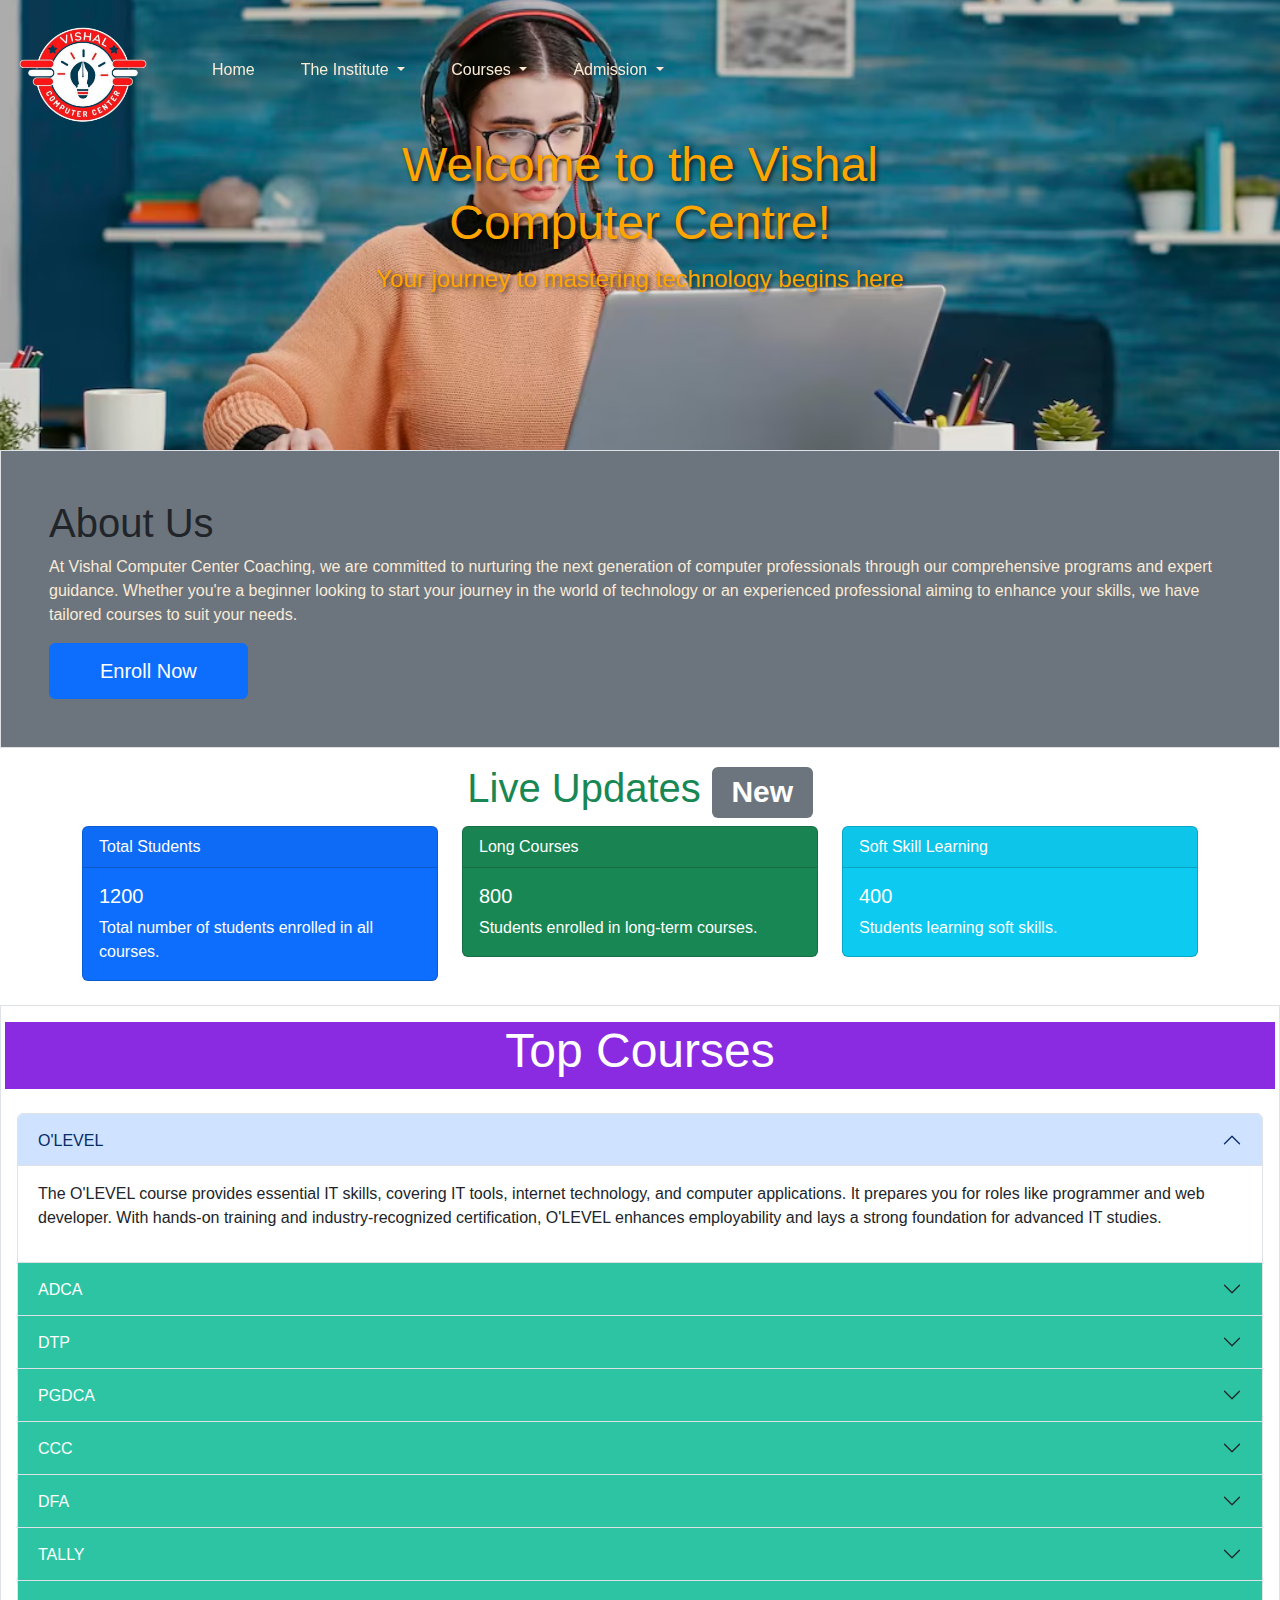
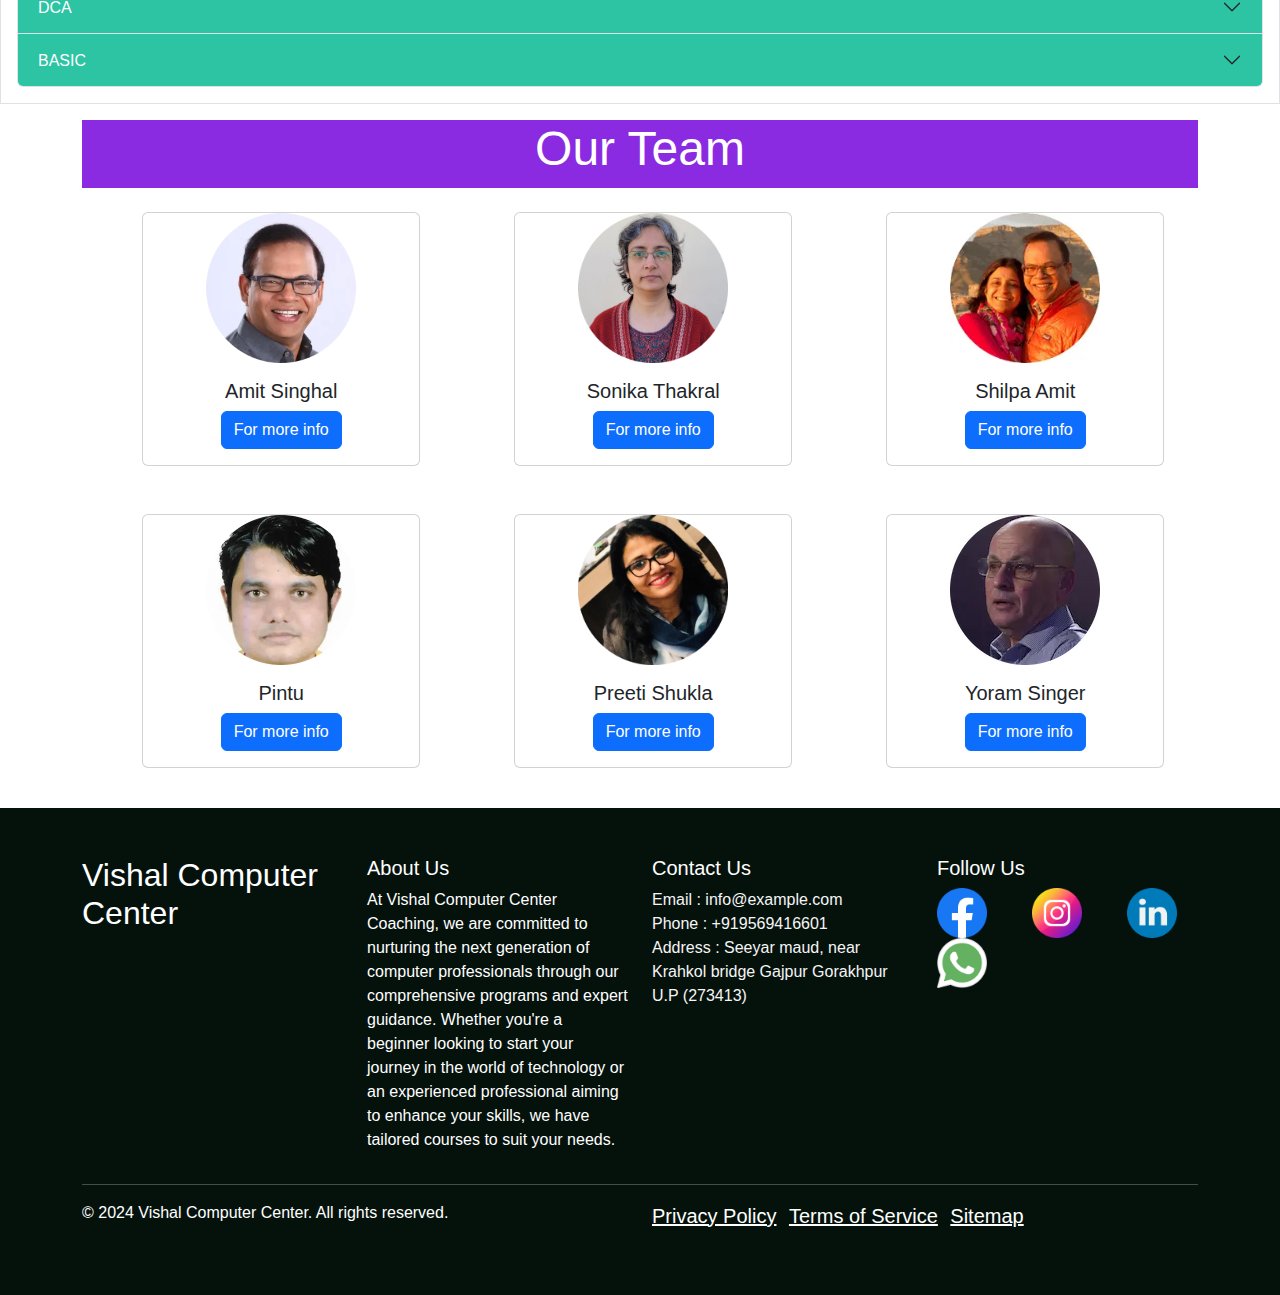
==== index.html @ c262df73 "first commit" ====
<!DOCTYPE html>
<html lang="en">
<head>
    <meta charset="UTF-8">
    <meta name="viewport" content="width=device-width, initial-scale=1.0">
    <link href="https://cdn.jsdelivr.net/npm/bootstrap@5.3.3/dist/css/bootstrap.min.css" rel="stylesheet">
    <script src="https://cdn.jsdelivr.net/npm/bootstrap@5.3.3/dist/js/bootstrap.bundle.min.js"></script>
    <link rel="stylesheet" href="style.css">
    <title>Computer Technology</title>
   
</head>
<body>
    <body>

    <!--Navbar Start-->

    <div class="container-fluid image text-overlay">
        <nav class="navbar navbar-expand-lg navbar-light bg-transparent">
            <div class="container-fluid ms-2">
                <a class="navbar-brand" href="#"><img src="./Assets/logo-removebg-preview.png" alt="photo" style="width: 150px; height: auto;"></a>
                <button class="navbar-toggler" type="button" id="toggle" data-bs-toggle="collapse" data-bs-target="#navbarNavDropdown" aria-controls="navbarNavDropdown" aria-expanded="false" aria-label="Toggle navigation">
                    <span class="navbar-toggler-icon"></span>
                </button>
                <div class="collapse navbar-collapse" id="navbarNavDropdown">
                    <ul class="navbar-nav">
                        <li class="nav-item">
                            <a class="nav-link active" aria-current="page" href="#">Home</a>
                        </li>
                        <li class="nav-item dropdown">
                            <a class="nav-link dropdown-toggle" href="#" id="navbarDropdownMenuLink" role="button" aria-expanded="false">
                                The Institute
                            </a>
                            <ul class="dropdown-menu" aria-labelledby="navbarDropdownMenuLink">
                                <li><a class="dropdown-item" href="#">About Us</a></li>
                                <li><a class="dropdown-item" href="#">Infrastructure</a></li>
                                <li><a class="dropdown-item" href="#">Achievements</a></li>
                                <li><a class="dropdown-item" href="#">Gallery</a></li>
                                <li><a class="dropdown-item" href="#">Vision and Mission</a></li>
                            </ul>
                        </li>
                        <li class="nav-item dropdown">
                            <a class="nav-link dropdown-toggle" href="#" id="navbarDropdownMenuLink" role="button" aria-expanded="false">
                                Courses
                            </a>
                            <ul class="dropdown-menu" aria-labelledby="navbarDropdownMenuLink">
                                <li><a class="dropdown-item" href="#">Computer Science</a></li>
                                <li><a class="dropdown-item" href="#">Web Developing</a></li>
                                <li><a class="dropdown-item" href="#">Typing</a></li>
                            </ul>
                        </li>
                        <li class="nav-item dropdown">
                            <a class="nav-link dropdown-toggle" href="#" id="navbarDropdownMenuLink" role="button" aria-expanded="false">
                                Admission
                            </a>
                            <ul class="dropdown-menu" aria-labelledby="navbarDropdownMenuLink">
                                <li><a class="dropdown-item" href="Application-process.html">Admission Process</a></li>
                                <li><a class="dropdown-item" href="Application-form.html">Application Form</a></li>
                                <li><a class="dropdown-item" href="#">Fees Structure</a></li>
                            </ul>
                        </li>
                    </ul>
                </div>
            </div>
        </nav>
        <div class="text-center text-white blur">
            <div class="welcome-message" id="welcomeMessage">
                <h1 style="color: orange;">Welcome to the Vishal Computer Centre!</h1>
            </div>
            <p style="color:orange;">Your journey to mastering technology begins here</p>
        </div>
    </div>

    <!--Navbar End-->

    <script src="script.js"></script>

    <!--Welcome Message Start-->

    <div class="container-fluid border p-5 bg-secondary">
        <div>
            <h1>About Us</h1>
        </div>
        <div class="row">
            <div class="col-12">
                <p style="color: antiquewhite;">At Vishal Computer Center Coaching, we are committed to nurturing the next generation of computer professionals through our comprehensive programs and expert guidance. Whether you're a beginner looking to start your journey in the world of technology or an experienced professional aiming to enhance your skills, we have tailored courses to suit your needs.</p>
                <button type="button" class="btn btn-primary btn-custom">
                    <a href="#">Enroll Now</a>
                </button>
            </div>
        </div>
    </div>

    <!--Welcome Message End-->

    <!--Live updates Start-->

    <div class="container mb-2 my-3">
        <div class="row">
            <div class="col-md-12">
                <h1 class="text-center text-success">Live Updates <span class="badge bg-secondary">New</span></h1>
                <div class="row justify-content-center">
                    <div class="col-md-4">
                        <div class="card text-white bg-primary mb-3">
                            <div class="card-header">Total Students</div>
                            <div class="card-body">
                                <h5 class="card-title" id="totalStudents">Loading...</h5>
                                <p class="card-text">Total number of students enrolled in all courses.</p>
                            </div>
                        </div>
                    </div>
                    <div class="col-md-4">
                        <div class="card text-white bg-success mb-3">
                            <div class="card-header">Long Courses</div>
                            <div class="card-body">
                                <h5 class="card-title" id="longCourses">Loading...</h5>
                                <p class="card-text">Students enrolled in long-term courses.</p>
                            </div>
                        </div>
                    </div>
                    <div class="col-md-4">
                        <div class="card text-white bg-info mb-3">
                            <div class="card-header">Soft Skill Learning</div>
                            <div class="card-body">
                                <h5 class="card-title" id="softSkillLearning">Loading...</h5>
                                <p class="card-text">Students learning soft skills.</p>
                            </div>
                        </div>
                    </div>
                </div>
            </div>
        </div>
    </div>

      

    <!--Live updates End-->


    <!--Top Courses Start-->
    
<div class="container-fluid border p-3">
    <div class="row text-white mb-4" style="background-color: blueviolet;">
        <div class="col-md text-center">
            <h1>Top Courses</h1>
        </div>
    </div>
    <div class="accordion" id="accordionExample">
        <div class="accordion-item">
            <h2 class="accordion-header" id="headingOne">
              <button class="accordion-button" type="button" data-bs-toggle="collapse" data-bs-target="#collapseOne" aria-expanded="true" aria-controls="collapseOne">
                O'LEVEL
              </button>
            </h2>
            <div id="collapseOne" class="accordion-collapse collapse show" aria-labelledby="headingOne" data-bs-parent="#accordionExample">
              <div class="accordion-body">
                <p>The O'LEVEL course provides essential IT skills, covering IT tools, internet technology, and computer applications. It prepares you for roles like programmer and web developer. With hands-on training and industry-recognized certification, O'LEVEL enhances employability and lays a strong foundation for advanced IT studies.</p>
              </div>
            </div>
        </div>
        <div class="accordion-item">
            <h2 class="accordion-header" id="headingTwo">
                <button class="accordion-button collapsed" type="button" data-bs-toggle="collapse" data-bs-target="#collapseTwo" aria-expanded="false" aria-controls="collapseTwo">
                    ADCA
                </button>
            </h2>
            <div id="collapseTwo" class="accordion-collapse collapse" aria-labelledby="headingTwo" data-bs-parent="#accordionExample">
                <div class="accordion-body">
                    <p>
                        The Advanced Diploma in Computer Applications (ADCA) offers in-depth knowledge in programming, web design, and database management. Ideal for aspiring IT professionals, it prepares you for careers in software development and system analysis with practical learning and real-world projects.
                    </p>
                </div>
            </div>
        </div>
        <div class="accordion-item">
            <h2 class="accordion-header" id="headingThree">
                <button class="accordion-button collapsed" type="button" data-bs-toggle="collapse" data-bs-target="#collapseThree" aria-expanded="false" aria-controls="collapseThree">
                    DTP
                </button>
            </h2>
            <div id="collapseThree" class="accordion-collapse collapse" aria-labelledby="headingThree" data-bs-parent="#accordionExample">
                <div class="accordion-body">
                   <p>
                    The Desktop Publishing (DTP) course teaches design principles, typography, and layout design using tools like Adobe InDesign and Photoshop. Ideal for aspiring graphic designers, it equips you with skills to create professional visual content for publishing and advertising industries.
                   </p> 
                </div>
            </div>
        </div>
        <div class="accordion-item">
            <h2 class="accordion-header" id="headingFour">
                <button class="accordion-button collapsed" type="button" data-bs-toggle="collapse" data-bs-target="#collapseFour" aria-expanded="false" aria-controls="collapseFour">
                    PGDCA
                </button>
            </h2>
            <div id="collapseFour" class="accordion-collapse collapse" aria-labelledby="headingFour" data-bs-parent="#accordionExample">
                <div class="accordion-body">
                    <p>
                        The Post Graduate Diploma in Computer Applications (PGDCA) covers software development, web technologies, and network management. It prepares graduates for advanced IT roles through practical sessions and projects, enhancing problem-solving skills and technical expertise.
                    </p>
                </div>
            </div>
        </div>
        <div class="accordion-item">
            <h2 class="accordion-header" id="headingFive">
                <button class="accordion-button collapsed" type="button" data-bs-toggle="collapse" data-bs-target="#collapseFive" aria-expanded="false" aria-controls="collapseFive">
                    CCC
                </button>
            </h2>
            <div id="collapseFive" class="accordion-collapse collapse" aria-labelledby="headingFive" data-bs-parent="#accordionExample">
                <div class="accordion-body">
                    <p>
                        The Course on Computer Concepts (CCC) provides basic IT skills, covering computer hardware, software applications, and internet usage. It’s ideal for beginners seeking to enhance digital skills, offering hands-on practice to improve productivity and job prospects.
                    </p>
                </div>
            </div>
        </div>
        <div class="accordion-item">
            <h2 class="accordion-header" id="headingSix">
                <button class="accordion-button collapsed" type="button" data-bs-toggle="collapse" data-bs-target="#collapseSix" aria-expanded="false" aria-controls="collapseSix">
                    DFA
                </button>
            </h2>
            <div id="collapseSix" class="accordion-collapse collapse" aria-labelledby="headingSix" data-bs-parent="#accordionExample">
                <div class="accordion-body">
                    <p>
                        The Diploma in Financial Accounting (DFA) covers financial accounting, taxation, and payroll. With training in Tally and QuickBooks, it prepares you for roles like accountant and financial analyst, enhancing your skills in managing financial records and compliance.
                    </p>
                </div>
            </div>
        </div>
        <div class="accordion-item">
            <h2 class="accordion-header" id="headingSeven">
                <button class="accordion-button collapsed" type="button" data-bs-toggle="collapse" data-bs-target="#collapseSeven" aria-expanded="false" aria-controls="collapseSeven">
                    TALLY
                </button>
            </h2>
            <div id="collapseSeven" class="accordion-collapse collapse" aria-labelledby="headingSeven" data-bs-parent="#accordionExample">
                <div class="accordion-body">
                    <p>
                        The TALLY course focuses on Tally ERP 9, teaching accounting fundamentals, inventory management, and GST. Ideal for accountants and business owners, it provides practical training to efficiently manage financial transactions and generate accurate reports.
                    </p>
                </div>
            </div>
        </div>
        <div class="accordion-item">
            <h2 class="accordion-header" id="headingEight">
                <button class="accordion-button collapsed" type="button" data-bs-toggle="collapse" data-bs-target="#collapseEight" aria-expanded="false" aria-controls="collapseEight">
                    DCA
                </button>
            </h2>
            <div id="collapseEight" class="accordion-collapse collapse" aria-labelledby="headingEight" data-bs-parent="#accordionExample">
                <div class="accordion-body">
                    <p>
                        The Diploma in Computer Applications (DCA) covers MS Office, web design, and basic programming. Ideal for beginners, it prepares you for entry-level IT roles such as data entry operator and office assistant with hands-on training.
                    </p>
                </div>
            </div>
        </div>
        <div class="accordion-item">
            <h2 class="accordion-header" id="headingNine">
                <button class="accordion-button collapsed" type="button" data-bs-toggle="collapse" data-bs-target="#collapseNine" aria-expanded="false" aria-controls="collapseNine">
                    BASIC
                </button>
            </h2>
            <div id="collapseNine" class="accordion-collapse collapse" aria-labelledby="headingNine" data-bs-parent="#accordionExample">
                <div class="accordion-body">
                   <p>
                    The BASIC course offers foundational computer skills, covering MS Office, internet usage, and basic troubleshooting. Perfect for beginners, it builds confidence and proficiency in everyday computer tasks, enhancing efficiency in personal and professional settings.
                   </p> 
                </div>
              </div>
            </div>
          </div>
    </div>

    <!--Top Courses End-->

    <!--Our Team start-->

    <div class="container">
        <div class="container my-3">
            <div class="row text-white mb-4" style="background-color: blueviolet;">
                <div class="col-md text-center">
                    <h1>Our Team</h1>
                </div>
            </div>
            <div class="row mt-4 justify-content-center">
                <div class="col-md-4 mb-4">
                    <div class="card ms-5" style="width: 80%;">
                        <img src="./Assets/amit-singhal.webp" class="card-img-top team-img" alt="Amit Singhal">
                        <div class="card-body">
                            <h5 class="card-title text-center">Amit Singhal</h5>
                            <div class="d-flex justify-content-center">
                                <a href="https://en.wikipedia.org/wiki/Amit_Singhal" target= "_blank" class="btn btn-primary">For more info</a>
                            </div>
                        </div>
                    </div>
                </div>
                <div class="col-md-4 mb-4">
                    <div class="card ms-5" style="width: 80%;">
                        <img src="./Assets/sonika-thakral.webp" class="card-img-top team-img" alt="Sonika Thakral">
                        <div class="card-body">
                            <h5 class="card-title text-center">Sonika Thakral</h5>
                            <div class="d-flex justify-content-center">
                                <a href="#" class="btn btn-primary">For more info</a>
                            </div>
                        </div>
                    </div>
                </div>
                <div class="col-md-4 mb-4">
                    <div class="card ms-5" style="width: 80%;">
                        <img src="./Assets/Shilpa-Amit-.webp" class="card-img-top team-img" alt="Shilpa Amit">
                        <div class="card-body">
                            <h5 class="card-title text-center">Shilpa Amit</h5>
                            <div class="d-flex justify-content-center">
                                <a href="#" class="btn btn-primary">For more info</a>
                            </div>
                        </div>
                    </div>
                </div>
            </div>
            <div class="row mt-4">
                <div class="col-md-4 mb-4">
                    <div class="card ms-5" style="width: 80%;">
                        <img src="./Assets/pintu-lohar.webp" class="card-img-top team-img" alt="Pintu">
                        <div class="card-body">
                            <h5 class="card-title text-center">Pintu</h5>
                            <div class="d-flex justify-content-center">
                                <a href="#" class="btn btn-primary">For more info</a>
                            </div>
                        </div>
                    </div>
                </div>
                <div class="col-md-4 mb-4">
                    <div class="card ms-5" style="width: 80%;">
                        <img src="./Assets/preeti-shukla.webp" class="card-img-top team-img" alt="Preeti Shukla">
                        <div class="card-body">
                            <h5 class="card-title text-center">Preeti Shukla</h5>
                            <div class="d-flex justify-content-center">
                                <a href="#" class="btn btn-primary">For more info</a>
                            </div>
                        </div>
                    </div>
                </div>
                <div class="col-md-4 mb-4">
                    <div class="card ms-5" style="width: 80%;">
                        <img src="./Assets/yoram-singer.webp" class="card-img-top team-img" alt="Yoram Singer">
                        <div class="card-body">
                            <h5 class="card-title text-center">Yoram Singer</h5>
                            <div class="d-flex justify-content-center">
                                <a href="#" class="btn btn-primary">For more info</a>
                            </div>
                        </div>
                    </div>
                </div>
            </div>
        </div>
    </div>

    <!--Our Team End-->

    <!--Footer part Start-->

    <footer class="footer p-5"> 
        <div class="container"> 
            <div class="row"> 
                <div class="col-md-3"> 
                    <h2>Vishal Computer Center</h2> 
                </div> 
                <div class="col-md-3"> 
                    <h5>About Us</h5> 
                    <p> 
                        At Vishal Computer Center Coaching, we are committed to nurturing the next generation of computer professionals through our comprehensive programs and expert guidance. Whether you're a beginner looking to start your journey in the world of technology or an experienced professional aiming to enhance your skills, we have tailored courses to suit your needs.  
                    </p> 
                </div> 
                <div class="col-md-3"> 
                    <h5>Contact Us</h5> 
                    <ul class="list-unstyled"> 
                        <li>Email : info@example.com</li> 
                        <li>Phone : +919569416601</li> 
                        <li>Address : Seeyar maud, near Krahkol bridge Gajpur Gorakhpur U.P (273413)</li> 
                    </ul> 
                </div> 
                <div class="col-md-3"> 
                    <h5>Follow Us</h5> 
                    <div class="row">
                        <div class="col">
                            <a href="#"> 
                                <img src="./Assets/facebook.png" style="width: 50px; height: auto;" alt="facebook"> 
                            </a> 
                        </div>
                        <div class="col">
                            <a href="#"> 
                                <img src="./Assets/instagram.png" alt="instagram" style="width: 50px; height: auto;">
                           </a> 
                        </div>
                        <div class="col">
                            <a href="#"> 
                                <img src="./Assets/linkedin.png" alt="Linkdin" style="width: 50px; height: auto;"> 
                            </a>
                        </div>
                        <div class="col">
                            <a href="#"> 
                                <img src="./Assets/whatsapp.png" alt="Whatsapp" style="width: 50px; height: auto;">
                           </a> 
                        </div>
                    </div>
                </div> 
            </div> 
            <hr> 
            <div class="row"> 
                <div class="col-md-6"> 
                    <p>© 2024 Vishal Computer Center. All rights reserved.</p> 
                </div> 
                <div class="col-md-6"> 
                    <ul class="list-inline footer-links"> 
                        <li class="list-inline-item"> 
                            <a href="#" class="text-white"> 
                                Privacy Policy 
                            </a> 
                        </li> 
                        <li class="list-inline-item"> 
                            <a href="#" class="text-white"> 
                                Terms of Service 
                            </a> 
                        </li> 
                        <li class="list-inline-item"> 
                            <a href="#" class="text-white"> 
                                Sitemap 
                            </a> 
                        </li> 
                    </ul> 
                </div> 
            </div> 
        </div> 
    </footer> 

    <!--Footer part End-->




</body>
</html>
---- style.css ----
/* Custom styles for the navbar */
.navbar-nav .nav-link:hover {
    background-color: #d8cc1e;
    color: white;
}

.dropdown-menu .dropdown-item:hover {
    background-color: #e9c13c;
    color: white;
}

.nav-item.dropdown:hover .dropdown-menu {
    display: block;
    margin-top: 0;
}

.navbar-nav .nav-item {
    margin-left: 30px;
}

.navbar-nav .nav-item:first-child {
    margin-left: 30px;
}

.navbar-brand {
    color: white;
    
}

.navbar-brand:hover{
    color: white;
    background-color: #d8cc1e;
}

.nav-link.dropdown-toggle {
    color: antiquewhite;
}

.navbar-nav .nav-link.active {
    color: antiquewhite;
}

.image {
    background-image: url('./Assets/image-5.jpeg'); /* Replace with your image URL */
    background-size: cover;
    background-repeat: no-repeat;
    background-position: center;
    height: 50vh; /* Set the height as desired */
    position: relative; /* Ensure the text can be positioned absolutely within this container */
    display: flex;
    align-items: center;
    justify-content: center;
    text-align: center;
}
.navbar {
    position: fixed;
    top: 0;
    left: 0;
    width: 100%;
    z-index: 1000; /* Ensure navbar is on top */
}

.container-fluid {
    padding: 0; /* Remove default padding */
}
.btn-primary a {
    color: white;
    text-decoration: none;
}
.btn-primary a:hover {
    color: white;
}
.btn-custom {
    padding: 12px 50px; /* Increase padding for larger button */
    font-size: 1.25rem; /* Increase font size */
}
.team-img {
    width: 100%;  /* Make sure the image width is responsive */
    max-width: 150px;  /* Set a max width for the images */
    height: auto;  /* Maintain aspect ratio */
    margin: 0 auto;  /* Center the images */
    display: block;  /* Center the images in their container */
}

.footer {
    background-color: #010e08fb;
    color: #fff;
    padding: 40px 0;
}

.footer h2, 
.footer h5, 
.footer p, 
.footer a {
    color: #fff;
}

.footer a:hover {
    text-decoration: underline;
}

.footer hr {
    background-color: #fff;
}

.footer .footer-links .list-inline-item a {
    color: #fff;
    font-size: 20px;
    transition: color 0.3s;
}

.footer .footer-links .list-inline-item a:hover {
    color: #ddd;
}
.list-unstyled{
    color: whitesmoke;
}

.icons > a{
    border-radius: 12px;
}

body {
    font-family: Arial, sans-serif;
}

.welcome-message {
    opacity: 0;
    transform: translateY(-20px);
    transition: opacity 1s, transform 1s;
}

body {
    font-family: Arial, sans-serif;
    overflow-x: hidden; /* Hide horizontal overflow */
}

.container-fluid {
    padding: 0;
    margin: 0; /* Ensure no margin causes overflow */
}

.text-overlay .text-center {
    position: absolute; /* Position text absolutely within the container */
    top: 50%;
    left: 50%;
    transform: translate(-50%, -50%); /* Center the text */
    color: white; /* White text color for readability */
    text-shadow: 2px 2px 4px rgba(0, 0, 0, 0.7); /* Optional: Add text shadow for better readability */
}

.text-center h1 {
    font-size: 3rem; /* Adjust font size as needed */
    margin-bottom: 10px;
}

.text-center p {
    font-size: 1.5rem; /* Adjust font size as needed */
}

.container-fluid > button{
    background-color: #fff;
}

.accordion-button {
    background-color: rgb(45, 196, 163); /* Change to your desired background color */
    color: white; /* Change to your desired text color */
}

.accordion-button:hover {
    background-color: #07162c; /* Optional: Change the background color on hover */
}

.live-update {
    margin-top: 20px;
    padding: 20px;
    border: 1px solid #dee2e6;
    border-radius: 10px;
    background-color: #f8f9fa;
}
.live-update h2 {
    margin-bottom: 20px;
}
.live-update .card {
    margin-bottom: 15px;
}
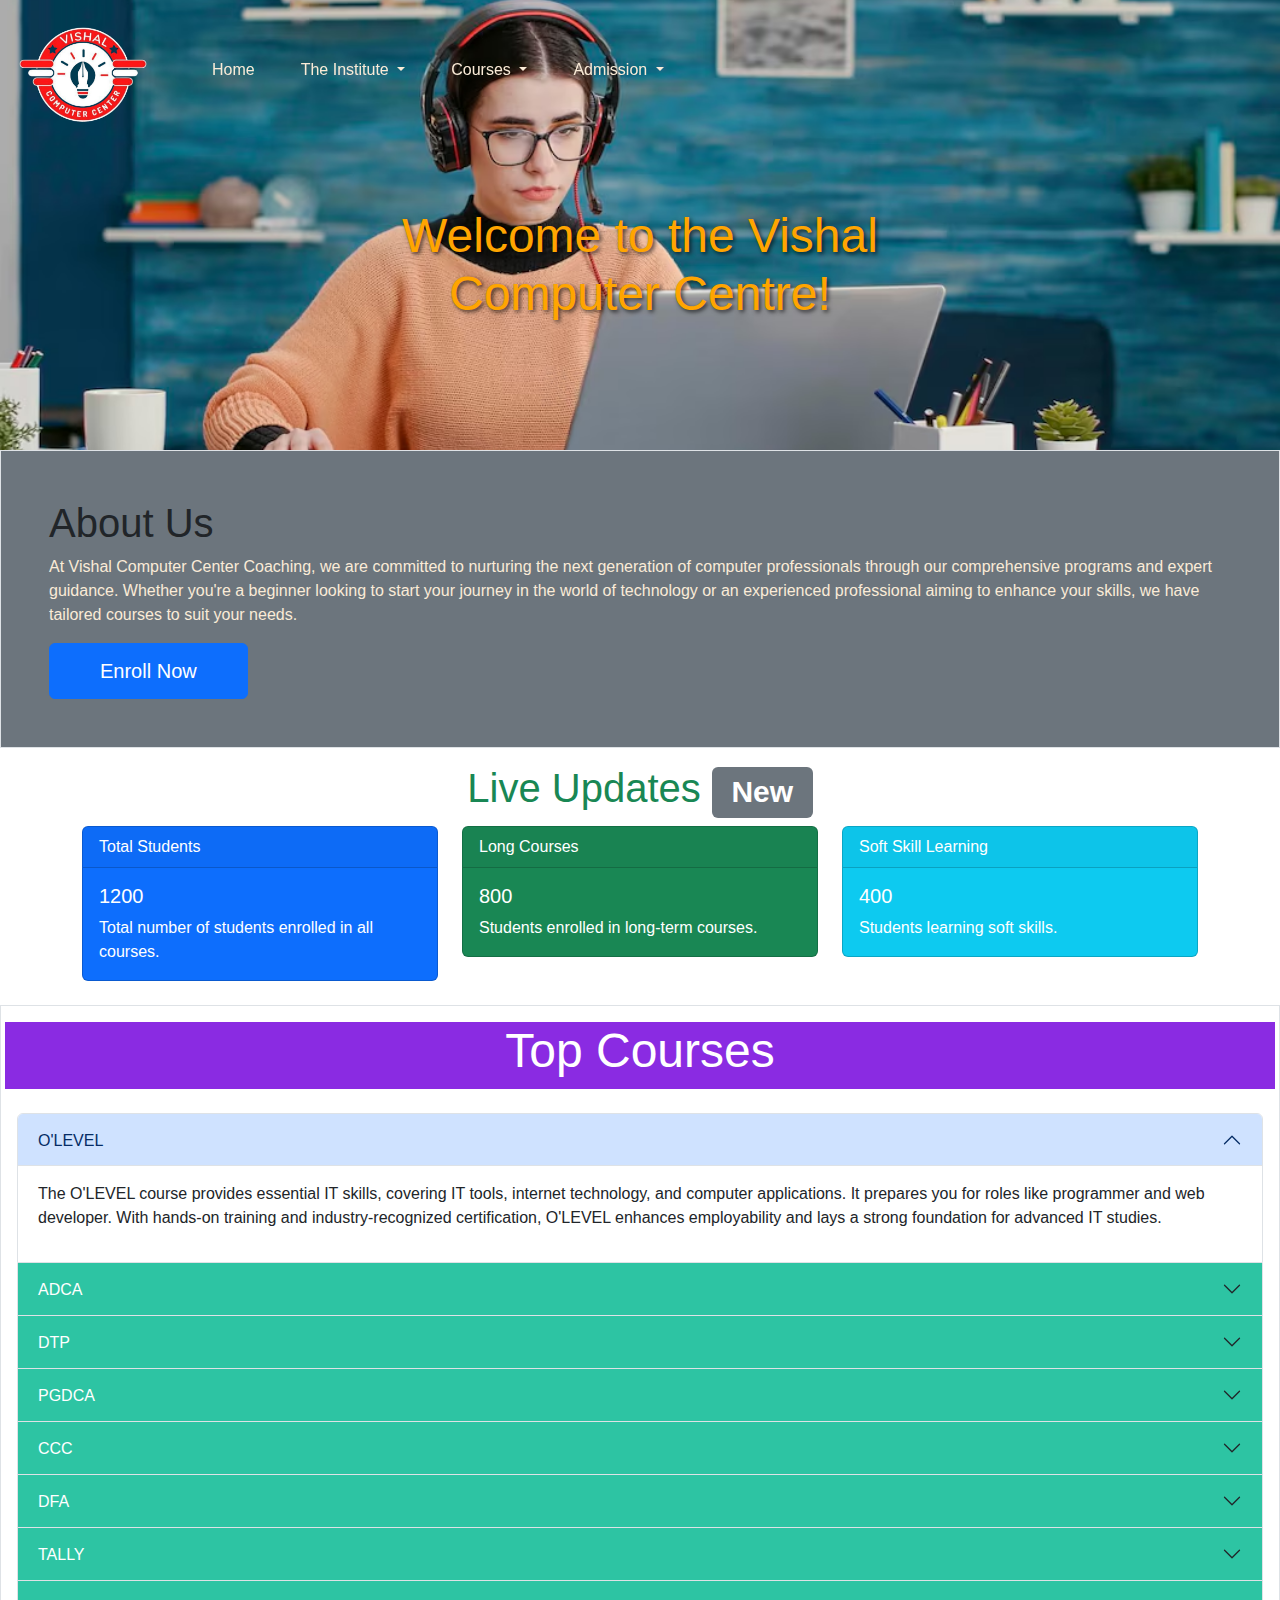
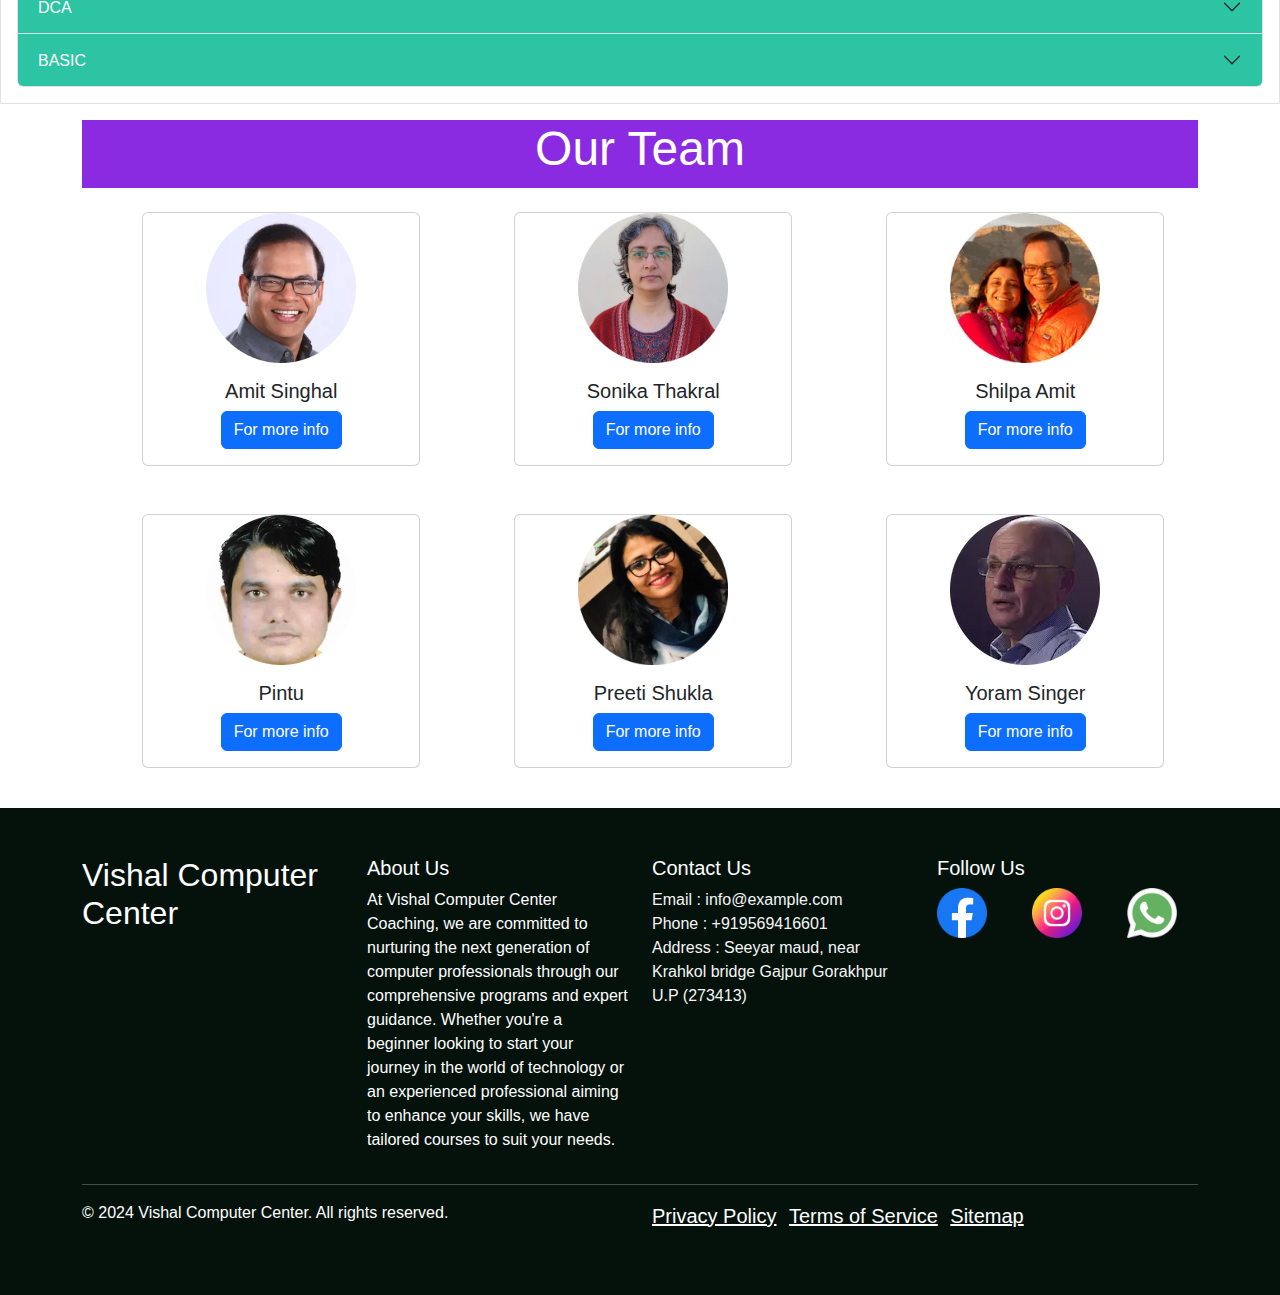
==== commit 8e578b8c: "fixing the HeadLine text to the mobile viewpoint" ====
--- a/index.html
+++ b/index.html
@@ -66,7 +66,7 @@
             <div class="welcome-message" id="welcomeMessage">
                 <h1 style="color: orange;">Welcome to the Vishal Computer Centre!</h1>
             </div>
-            <p style="color:orange;">Your journey to mastering technology begins here</p>
+            <!-- <p style="color:orange;">Your journey to mastering technology begins here</p> -->
         </div>
     </div>
 
@@ -392,11 +392,6 @@
                             <a href="#"> 
                                 <img src="./Assets/instagram.png" alt="instagram" style="width: 50px; height: auto;">
                            </a> 
-                        </div>
-                        <div class="col">
-                            <a href="#"> 
-                                <img src="./Assets/linkedin.png" alt="Linkdin" style="width: 50px; height: auto;"> 
-                            </a>
                         </div>
                         <div class="col">
                             <a href="#"> 
--- a/style.css
+++ b/style.css
@@ -1,187 +1,189 @@
 /* Custom styles for the navbar */
 .navbar-nav .nav-link:hover {
-    background-color: #d8cc1e;
-    color: white;
+  background-color: #d8cc1e;
+  color: white;
 }
 
 .dropdown-menu .dropdown-item:hover {
-    background-color: #e9c13c;
-    color: white;
+  background-color: #e9c13c;
+  color: white;
 }
 
 .nav-item.dropdown:hover .dropdown-menu {
-    display: block;
-    margin-top: 0;
+  display: block;
+  margin-top: 0;
 }
 
 .navbar-nav .nav-item {
-    margin-left: 30px;
+  margin-left: 30px;
 }
 
 .navbar-nav .nav-item:first-child {
-    margin-left: 30px;
+  margin-left: 30px;
 }
 
 .navbar-brand {
-    color: white;
-    
+  color: white;
 }
 
-.navbar-brand:hover{
-    color: white;
-    background-color: #d8cc1e;
+.navbar-brand:hover {
+  color: white;
+  background-color: #d8cc1e;
 }
 
 .nav-link.dropdown-toggle {
-    color: antiquewhite;
+  color: antiquewhite;
 }
 
 .navbar-nav .nav-link.active {
-    color: antiquewhite;
+  color: antiquewhite;
 }
 
 .image {
-    background-image: url('./Assets/image-5.jpeg'); /* Replace with your image URL */
-    background-size: cover;
-    background-repeat: no-repeat;
-    background-position: center;
-    height: 50vh; /* Set the height as desired */
-    position: relative; /* Ensure the text can be positioned absolutely within this container */
-    display: flex;
-    align-items: center;
-    justify-content: center;
-    text-align: center;
+  background-image: url("./Assets/image-5.jpeg"); /* Replace with your image URL */
+  background-size: cover;
+  background-repeat: no-repeat;
+  background-position: center;
+  height: 50vh; /* Set the height as desired */
+  position: relative; /* Ensure the text can be positioned absolutely within this container */
+  display: flex;
+  align-items: center;
+  justify-content: center;
+  text-align: center;
 }
 .navbar {
-    position: fixed;
-    top: 0;
-    left: 0;
-    width: 100%;
-    z-index: 1000; /* Ensure navbar is on top */
+  position: fixed;
+  top: 0;
+  left: 0;
+  width: 100%;
+  z-index: 1000; /* Ensure navbar is on top */
 }
 
 .container-fluid {
-    padding: 0; /* Remove default padding */
+  padding: 0; /* Remove default padding */
 }
 .btn-primary a {
-    color: white;
-    text-decoration: none;
+  color: white;
+  text-decoration: none;
 }
 .btn-primary a:hover {
-    color: white;
+  color: white;
 }
 .btn-custom {
-    padding: 12px 50px; /* Increase padding for larger button */
-    font-size: 1.25rem; /* Increase font size */
+  padding: 12px 50px; /* Increase padding for larger button */
+  font-size: 1.25rem; /* Increase font size */
 }
 .team-img {
-    width: 100%;  /* Make sure the image width is responsive */
-    max-width: 150px;  /* Set a max width for the images */
-    height: auto;  /* Maintain aspect ratio */
-    margin: 0 auto;  /* Center the images */
-    display: block;  /* Center the images in their container */
+  width: 100%; /* Make sure the image width is responsive */
+  max-width: 150px; /* Set a max width for the images */
+  height: auto; /* Maintain aspect ratio */
+  margin: 0 auto; /* Center the images */
+  display: block; /* Center the images in their container */
 }
 
 .footer {
-    background-color: #010e08fb;
-    color: #fff;
-    padding: 40px 0;
+  background-color: #010e08fb;
+  color: #fff;
+  padding: 40px 0;
 }
 
-.footer h2, 
-.footer h5, 
-.footer p, 
+.footer h2,
+.footer h5,
+.footer p,
 .footer a {
-    color: #fff;
+  color: #fff;
 }
 
 .footer a:hover {
-    text-decoration: underline;
+  text-decoration: underline;
 }
 
 .footer hr {
-    background-color: #fff;
+  background-color: #fff;
 }
 
 .footer .footer-links .list-inline-item a {
-    color: #fff;
-    font-size: 20px;
-    transition: color 0.3s;
+  color: #fff;
+  font-size: 20px;
+  transition: color 0.3s;
 }
 
 .footer .footer-links .list-inline-item a:hover {
-    color: #ddd;
+  color: #ddd;
 }
-.list-unstyled{
-    color: whitesmoke;
+.list-unstyled {
+  color: whitesmoke;
 }
 
-.icons > a{
-    border-radius: 12px;
+.icons > a {
+  border-radius: 12px;
 }
 
 body {
-    font-family: Arial, sans-serif;
+  font-family: Arial, sans-serif;
 }
 
 .welcome-message {
-    opacity: 0;
-    transform: translateY(-20px);
-    transition: opacity 1s, transform 1s;
+  opacity: 0;
+  transform: translateY(-20px);
+  transition: opacity 1s, transform 1s;
 }
 
 body {
-    font-family: Arial, sans-serif;
-    overflow-x: hidden; /* Hide horizontal overflow */
+  font-family: Arial, sans-serif;
+  overflow-x: hidden; /* Hide horizontal overflow */
 }
 
 .container-fluid {
-    padding: 0;
-    margin: 0; /* Ensure no margin causes overflow */
+  padding: 0;
+  margin: 0; /* Ensure no margin causes overflow */
 }
 
 .text-overlay .text-center {
-    position: absolute; /* Position text absolutely within the container */
-    top: 50%;
-    left: 50%;
-    transform: translate(-50%, -50%); /* Center the text */
-    color: white; /* White text color for readability */
-    text-shadow: 2px 2px 4px rgba(0, 0, 0, 0.7); /* Optional: Add text shadow for better readability */
+  position: absolute; /* Position text absolutely within the container */
+  top: 60%;
+  left: 50%;
+  transform: translate(-50%, -50%); /* Center the text */
+  color: white; /* White text color for readability */
+  text-shadow: 2px 2px 4px rgba(0, 0, 0, 0.7); /* Optional: Add text shadow for better readability */
 }
 
 .text-center h1 {
-    font-size: 3rem; /* Adjust font size as needed */
-    margin-bottom: 10px;
+  font-size: 3rem; /* Adjust font size as needed */
+  margin-bottom: 10px;
 }
 
 .text-center p {
-    font-size: 1.5rem; /* Adjust font size as needed */
+  font-size: 1.5rem; /* Adjust font size as needed */
 }
 
-.container-fluid > button{
-    background-color: #fff;
+.container-fluid > button {
+  background-color: #fff;
 }
 
 .accordion-button {
-    background-color: rgb(45, 196, 163); /* Change to your desired background color */
-    color: white; /* Change to your desired text color */
+  background-color: rgb(
+    45,
+    196,
+    163
+  ); /* Change to your desired background color */
+  color: white; /* Change to your desired text color */
 }
 
 .accordion-button:hover {
-    background-color: #07162c; /* Optional: Change the background color on hover */
+  background-color: #07162c; /* Optional: Change the background color on hover */
 }
 
 .live-update {
-    margin-top: 20px;
-    padding: 20px;
-    border: 1px solid #dee2e6;
-    border-radius: 10px;
-    background-color: #f8f9fa;
+  margin-top: 20px;
+  padding: 20px;
+  border: 1px solid #dee2e6;
+  border-radius: 10px;
+  background-color: #f8f9fa;
 }
 .live-update h2 {
-    margin-bottom: 20px;
+  margin-bottom: 20px;
 }
 .live-update .card {
-    margin-bottom: 15px;
+  margin-bottom: 15px;
 }
-
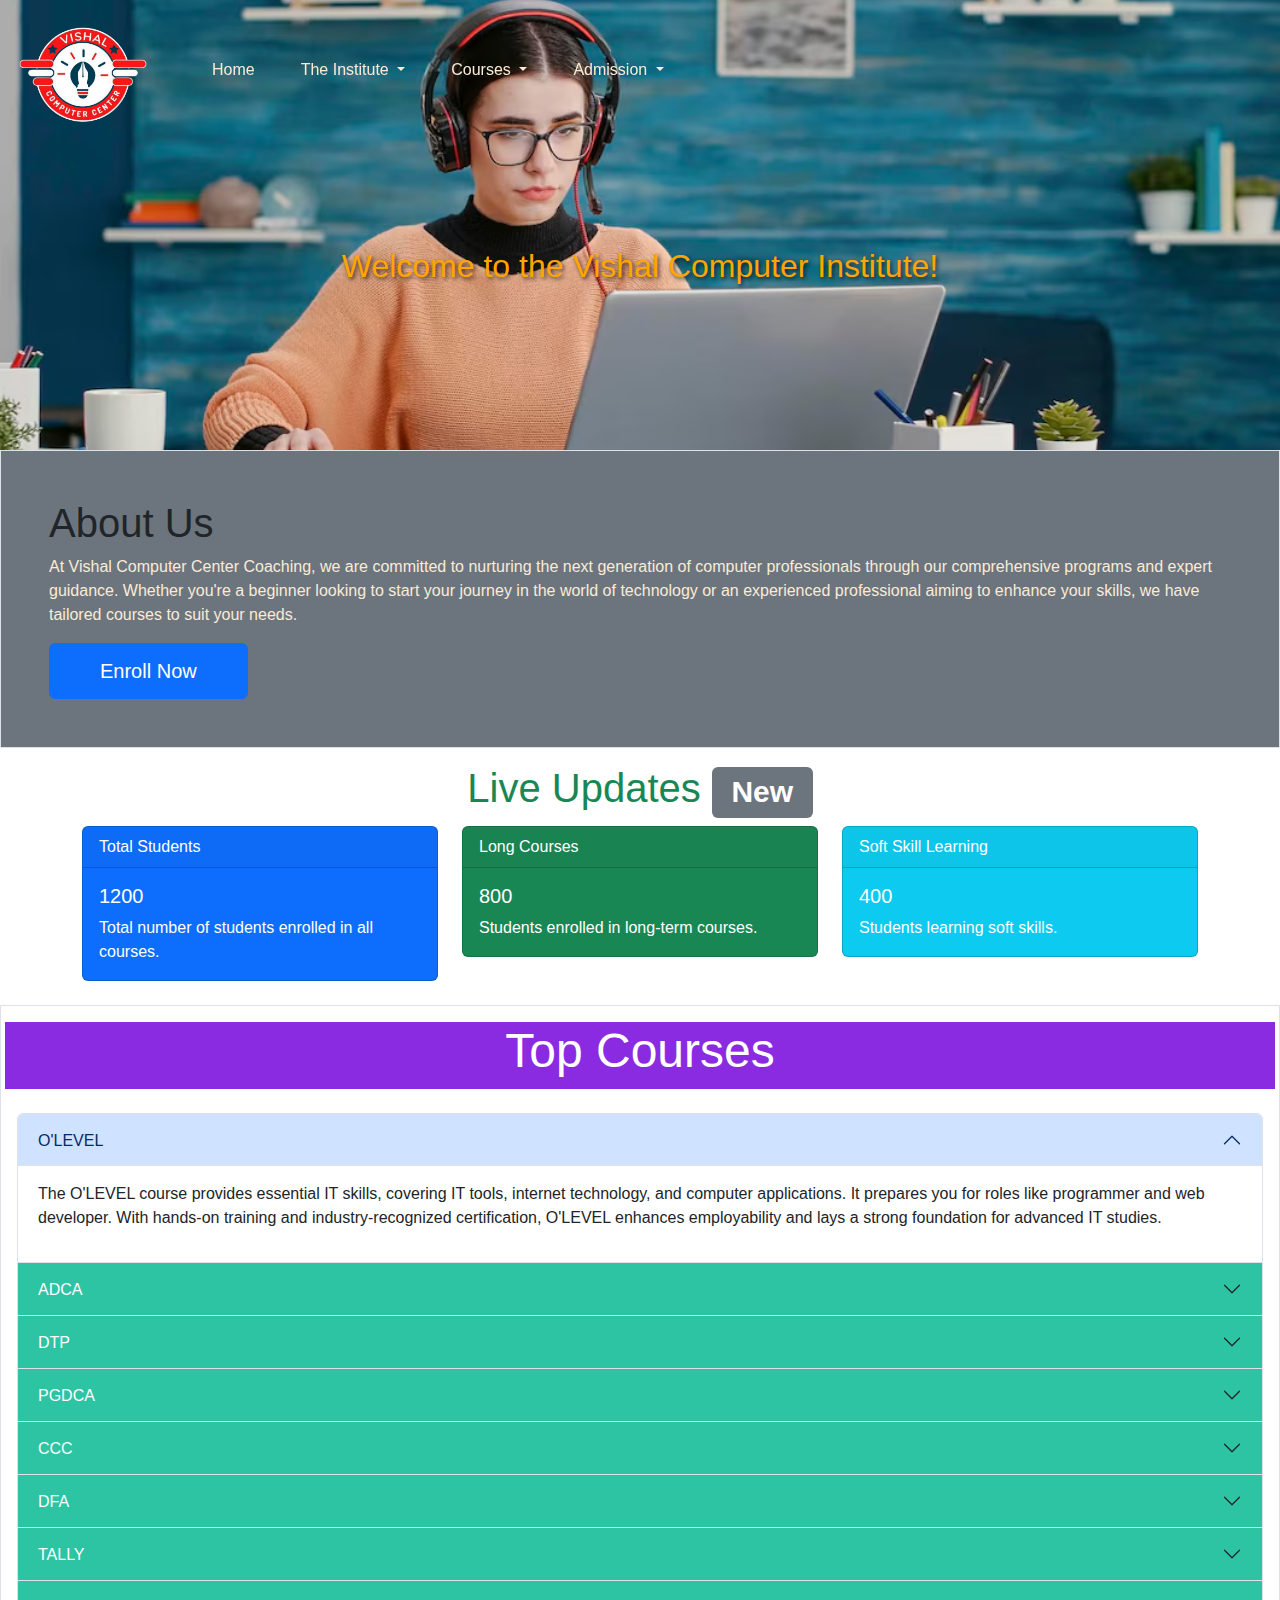
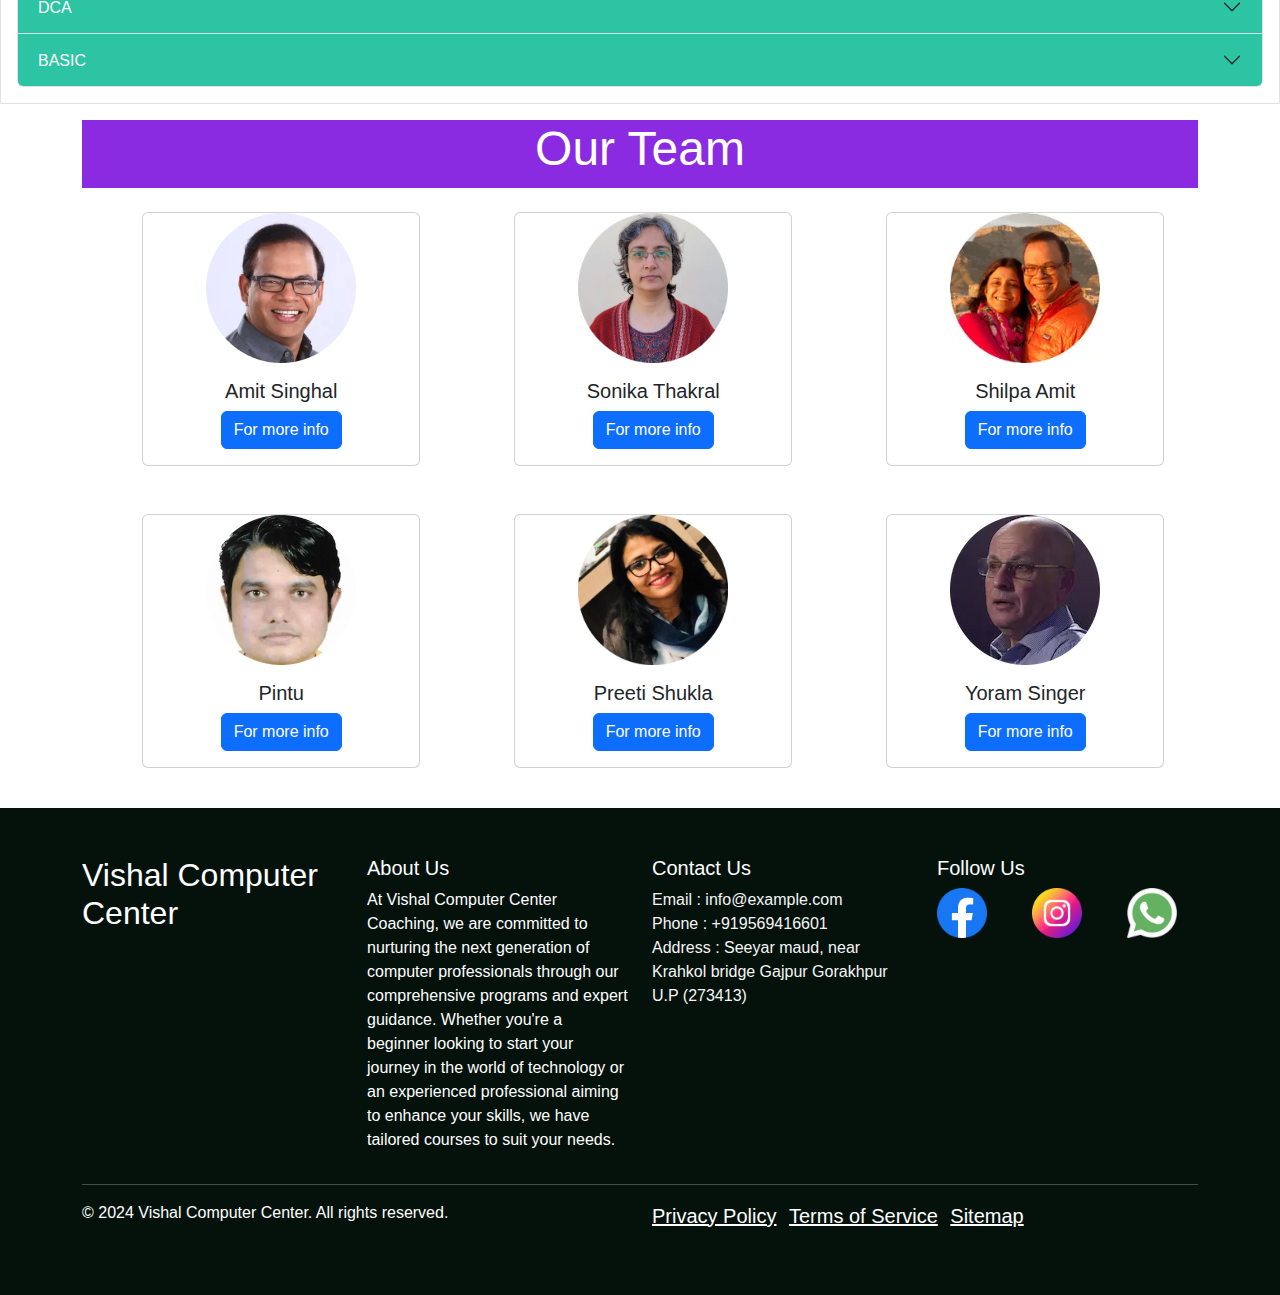
==== commit a5ad7e12: "Adding achievement page" ====
--- a/index.html
+++ b/index.html
@@ -17,7 +17,7 @@
     <div class="container-fluid image text-overlay">
         <nav class="navbar navbar-expand-lg navbar-light bg-transparent">
             <div class="container-fluid ms-2">
-                <a class="navbar-brand" href="#"><img src="./Assets/logo-removebg-preview.png" alt="photo" style="width: 150px; height: auto;"></a>
+                <a class="navbar-brand" href="#"><img src="./Assets/logo-removebg-preview.png" alt="photo" style="width: 150px; height: auto; margin-left: 0%;"></a>
                 <button class="navbar-toggler" type="button" id="toggle" data-bs-toggle="collapse" data-bs-target="#navbarNavDropdown" aria-controls="navbarNavDropdown" aria-expanded="false" aria-label="Toggle navigation">
                     <span class="navbar-toggler-icon"></span>
                 </button>
@@ -31,11 +31,9 @@
                                 The Institute
                             </a>
                             <ul class="dropdown-menu" aria-labelledby="navbarDropdownMenuLink">
-                                <li><a class="dropdown-item" href="#">About Us</a></li>
                                 <li><a class="dropdown-item" href="#">Infrastructure</a></li>
-                                <li><a class="dropdown-item" href="#">Achievements</a></li>
-                                <li><a class="dropdown-item" href="#">Gallery</a></li>
-                                <li><a class="dropdown-item" href="#">Vision and Mission</a></li>
+                                <li><a class="dropdown-item" href="Achievements.html">Achievements</a></li>
+                                <li><a class="dropdown-item" href="Gallery.html">Gallery</a></li>
                             </ul>
                         </li>
                         <li class="nav-item dropdown">
@@ -43,9 +41,8 @@
                                 Courses
                             </a>
                             <ul class="dropdown-menu" aria-labelledby="navbarDropdownMenuLink">
-                                <li><a class="dropdown-item" href="#">Computer Science</a></li>
-                                <li><a class="dropdown-item" href="#">Web Developing</a></li>
-                                <li><a class="dropdown-item" href="#">Typing</a></li>
+                                <li><a class="dropdown-item" href="#">Long Term Courses</a></li>
+                                <li><a class="dropdown-item" href="#">Short Term Courses</a></li>
                             </ul>
                         </li>
                         <li class="nav-item dropdown">
@@ -64,7 +61,7 @@
         </nav>
         <div class="text-center text-white blur">
             <div class="welcome-message" id="welcomeMessage">
-                <h1 style="color: orange;">Welcome to the Vishal Computer Centre!</h1>
+                <h2 style="color: orange;">Welcome to the Vishal Computer Institute!</h2>
             </div>
             <!-- <p style="color:orange;">Your journey to mastering technology begins here</p> -->
         </div>
@@ -84,7 +81,7 @@
             <div class="col-12">
                 <p style="color: antiquewhite;">At Vishal Computer Center Coaching, we are committed to nurturing the next generation of computer professionals through our comprehensive programs and expert guidance. Whether you're a beginner looking to start your journey in the world of technology or an experienced professional aiming to enhance your skills, we have tailored courses to suit your needs.</p>
                 <button type="button" class="btn btn-primary btn-custom">
-                    <a href="#">Enroll Now</a>
+                    <a href="Application-form.html">Enroll Now</a>
                 </button>
             </div>
         </div>
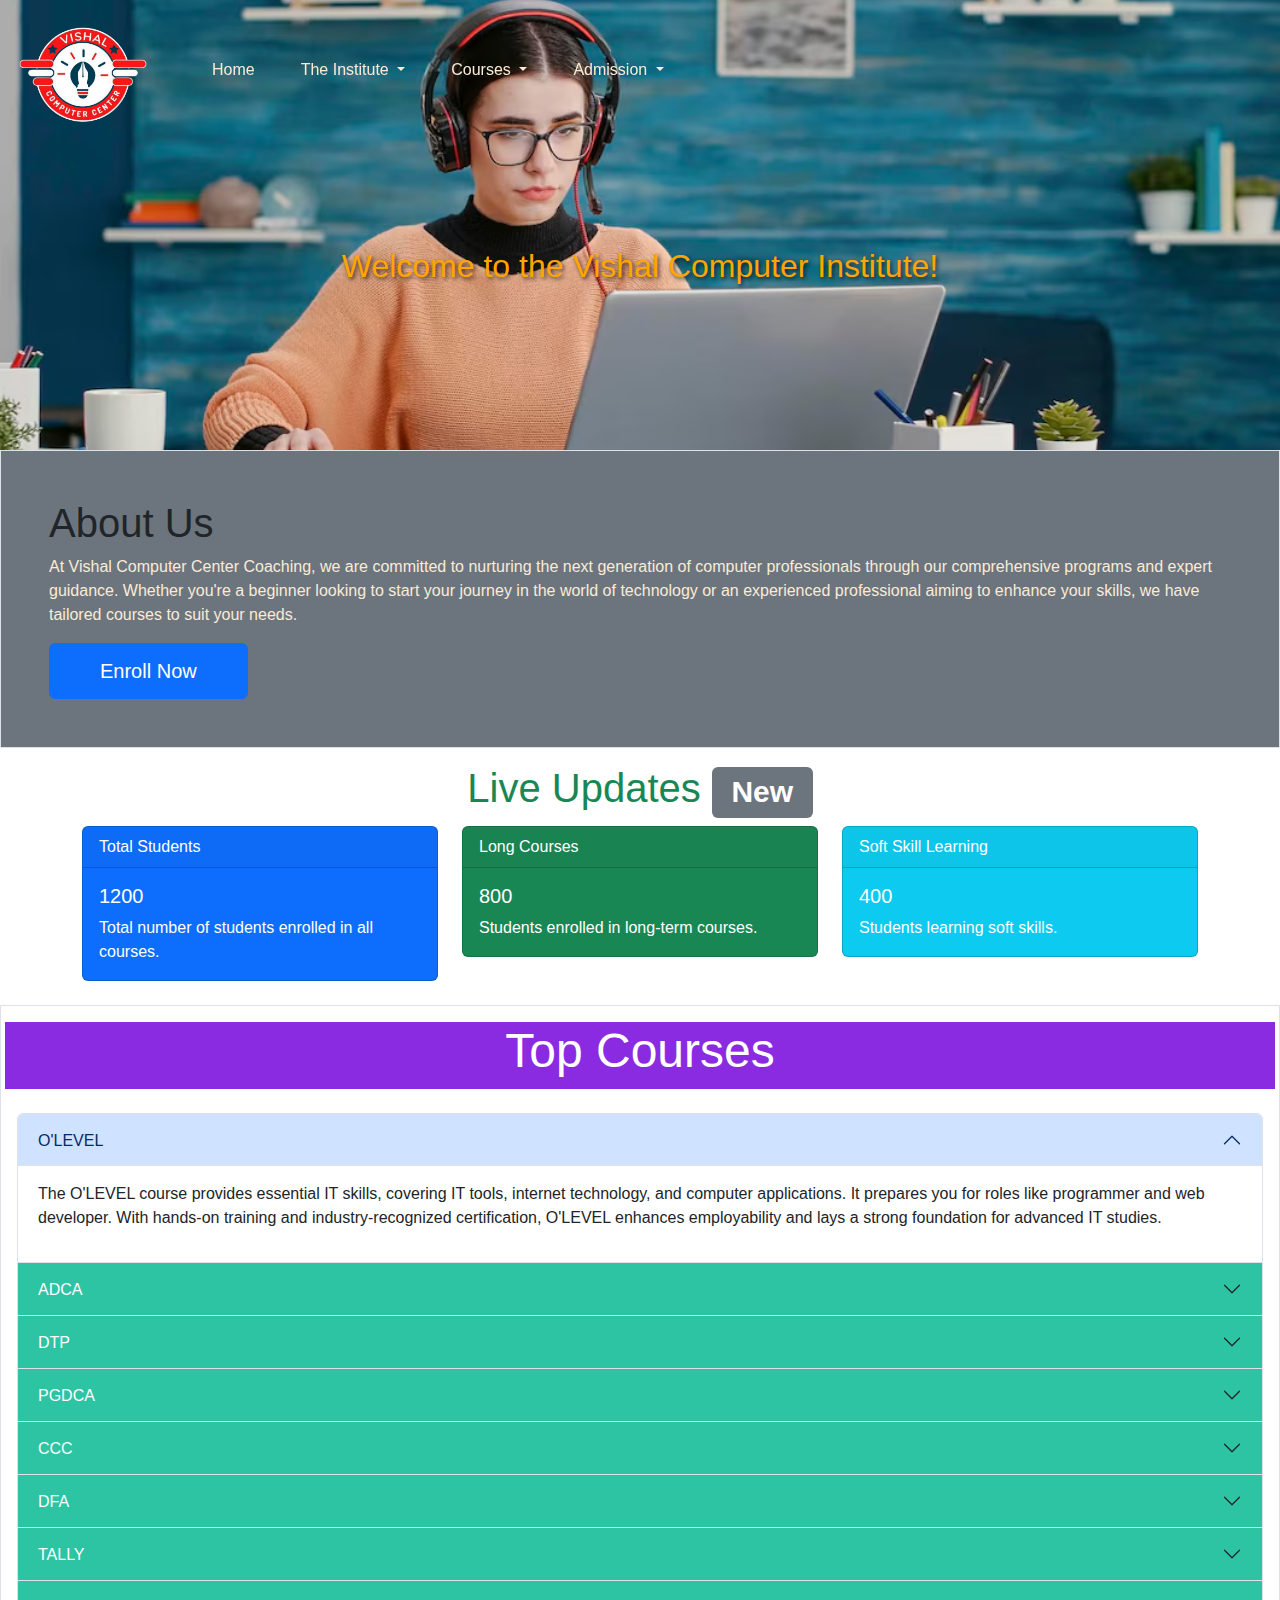
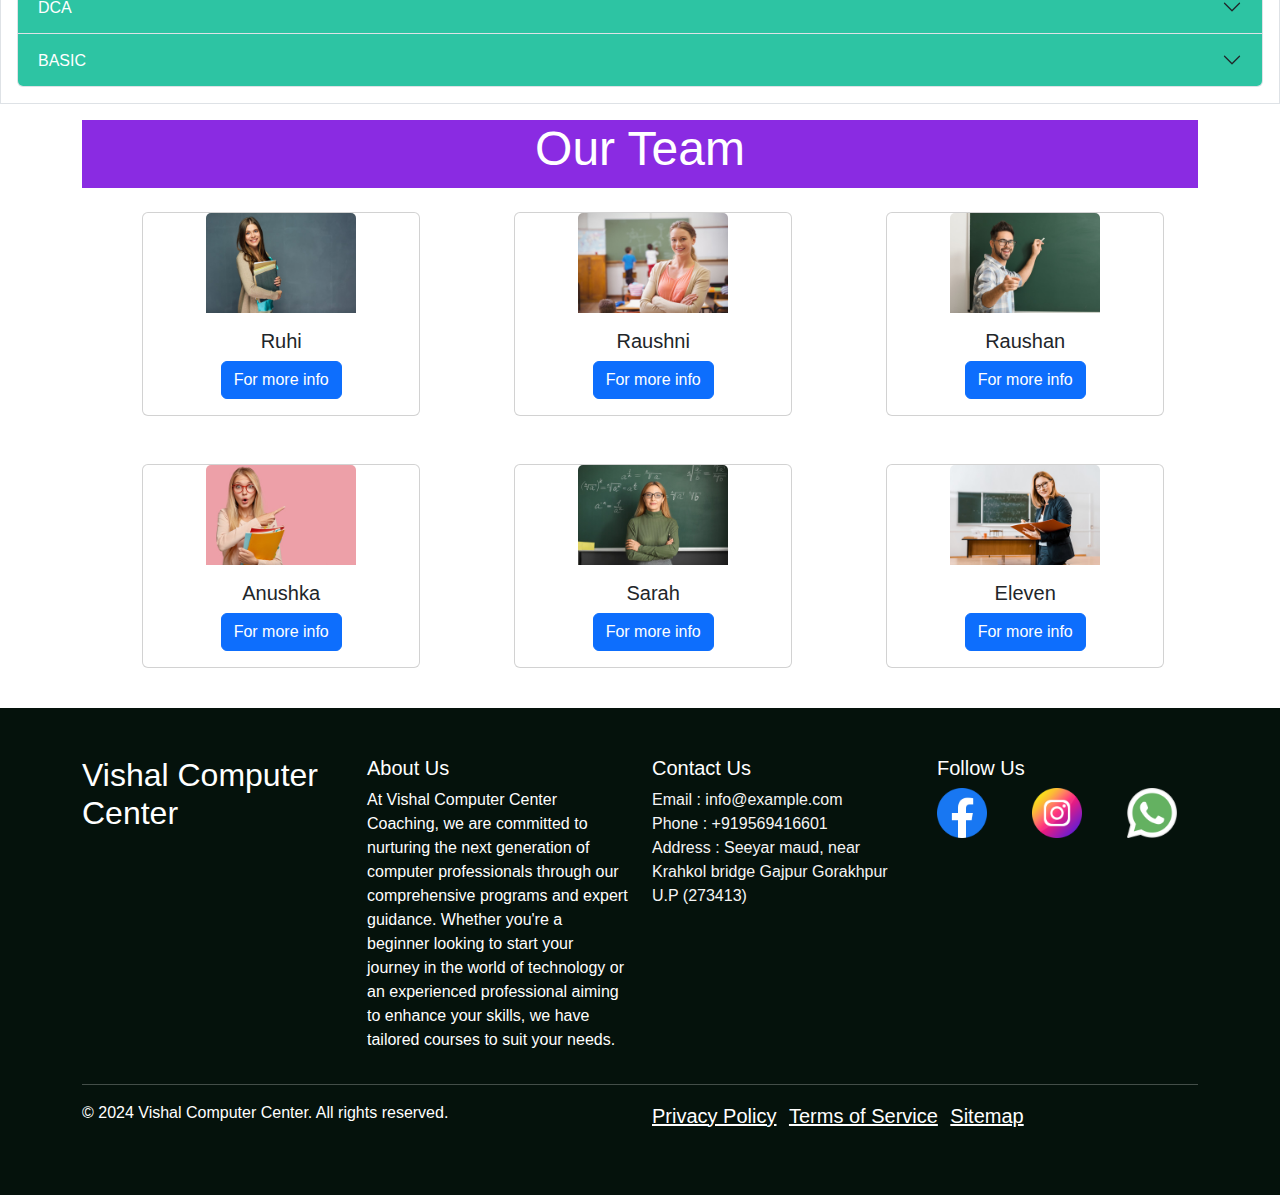
==== commit b5a9bda2: "Adding photo in cards" ====
--- a/index.html
+++ b/index.html
@@ -31,7 +31,6 @@
                                 The Institute
                             </a>
                             <ul class="dropdown-menu" aria-labelledby="navbarDropdownMenuLink">
-                                <li><a class="dropdown-item" href="#">Infrastructure</a></li>
                                 <li><a class="dropdown-item" href="Achievements.html">Achievements</a></li>
                                 <li><a class="dropdown-item" href="Gallery.html">Gallery</a></li>
                             </ul>
@@ -41,8 +40,8 @@
                                 Courses
                             </a>
                             <ul class="dropdown-menu" aria-labelledby="navbarDropdownMenuLink">
-                                <li><a class="dropdown-item" href="#">Long Term Courses</a></li>
-                                <li><a class="dropdown-item" href="#">Short Term Courses</a></li>
+                                <li><a class="dropdown-item" href="Long-Term.html">Long Term Courses</a></li>
+                                <li><a class="dropdown-item" href="Short-Term.html">Short Term Courses</a></li>
                             </ul>
                         </li>
                         <li class="nav-item dropdown">
@@ -52,7 +51,7 @@
                             <ul class="dropdown-menu" aria-labelledby="navbarDropdownMenuLink">
                                 <li><a class="dropdown-item" href="Application-process.html">Admission Process</a></li>
                                 <li><a class="dropdown-item" href="Application-form.html">Application Form</a></li>
-                                <li><a class="dropdown-item" href="#">Fees Structure</a></li>
+                                <li><a class="dropdown-item" href="Fee-Structure.html">Fees Structure</a></li>
                             </ul>
                         </li>
                     </ul>
@@ -283,20 +282,20 @@
             <div class="row mt-4 justify-content-center">
                 <div class="col-md-4 mb-4">
                     <div class="card ms-5" style="width: 80%;">
-                        <img src="./Assets/amit-singhal.webp" class="card-img-top team-img" alt="Amit Singhal">
-                        <div class="card-body">
-                            <h5 class="card-title text-center">Amit Singhal</h5>
-                            <div class="d-flex justify-content-center">
-                                <a href="https://en.wikipedia.org/wiki/Amit_Singhal" target= "_blank" class="btn btn-primary">For more info</a>
-                            </div>
-                        </div>
-                    </div>
-                </div>
-                <div class="col-md-4 mb-4">
-                    <div class="card ms-5" style="width: 80%;">
-                        <img src="./Assets/sonika-thakral.webp" class="card-img-top team-img" alt="Sonika Thakral">
-                        <div class="card-body">
-                            <h5 class="card-title text-center">Sonika Thakral</h5>
+                        <img src="./Assets/1.jpg" class="card-img-top team-img" alt="Person1">
+                        <div class="card-body">
+                            <h5 class="card-title text-center">Ruhi</h5>
+                            <div class="d-flex justify-content-center">
+                                <a href="#" target= "_blank" class="btn btn-primary">For more info</a>
+                            </div>
+                        </div>
+                    </div>
+                </div>
+                <div class="col-md-4 mb-4">
+                    <div class="card ms-5" style="width: 80%;">
+                        <img src="./Assets/2.jpeg" class="card-img-top team-img" alt="person2">
+                        <div class="card-body">
+                            <h5 class="card-title text-center">Raushni</h5>
                             <div class="d-flex justify-content-center">
                                 <a href="#" class="btn btn-primary">For more info</a>
                             </div>
@@ -305,9 +304,9 @@
                 </div>
                 <div class="col-md-4 mb-4">
                     <div class="card ms-5" style="width: 80%;">
-                        <img src="./Assets/Shilpa-Amit-.webp" class="card-img-top team-img" alt="Shilpa Amit">
-                        <div class="card-body">
-                            <h5 class="card-title text-center">Shilpa Amit</h5>
+                        <img src="./Assets/3.jpeg" class="card-img-top team-img" alt="person3">
+                        <div class="card-body">
+                            <h5 class="card-title text-center">Raushan</h5>
                             <div class="d-flex justify-content-center">
                                 <a href="#" class="btn btn-primary">For more info</a>
                             </div>
@@ -318,9 +317,9 @@
             <div class="row mt-4">
                 <div class="col-md-4 mb-4">
                     <div class="card ms-5" style="width: 80%;">
-                        <img src="./Assets/pintu-lohar.webp" class="card-img-top team-img" alt="Pintu">
-                        <div class="card-body">
-                            <h5 class="card-title text-center">Pintu</h5>
+                        <img src="./Assets/4.jpeg" class="card-img-top team-img" alt="Person4">
+                        <div class="card-body">
+                            <h5 class="card-title text-center">Anushka</h5>
                             <div class="d-flex justify-content-center">
                                 <a href="#" class="btn btn-primary">For more info</a>
                             </div>
@@ -329,9 +328,9 @@
                 </div>
                 <div class="col-md-4 mb-4">
                     <div class="card ms-5" style="width: 80%;">
-                        <img src="./Assets/preeti-shukla.webp" class="card-img-top team-img" alt="Preeti Shukla">
-                        <div class="card-body">
-                            <h5 class="card-title text-center">Preeti Shukla</h5>
+                        <img src="./Assets/7.jpeg" class="card-img-top team-img" alt="Preeti">
+                        <div class="card-body">
+                            <h5 class="card-title text-center">Sarah</h5>
                             <div class="d-flex justify-content-center">
                                 <a href="#" class="btn btn-primary">For more info</a>
                             </div>
@@ -340,9 +339,9 @@
                 </div>
                 <div class="col-md-4 mb-4">
                     <div class="card ms-5" style="width: 80%;">
-                        <img src="./Assets/yoram-singer.webp" class="card-img-top team-img" alt="Yoram Singer">
-                        <div class="card-body">
-                            <h5 class="card-title text-center">Yoram Singer</h5>
+                        <img src="./Assets/8.jpeg" class="card-img-top team-img" alt="person4">
+                        <div class="card-body">
+                            <h5 class="card-title text-center">Eleven</h5>
                             <div class="d-flex justify-content-center">
                                 <a href="#" class="btn btn-primary">For more info</a>
                             </div>
--- a/style.css
+++ b/style.css
@@ -187,3 +187,12 @@
 .live-update .card {
   margin-bottom: 15px;
 }
+
+.shadow-expand {
+  transition: box-shadow 0.3s ease, transform 0.3s ease;
+}
+
+.shadow-expand:hover {
+  box-shadow: 0 4px 8px rgba(0, 0, 0, 0.2), 0 6px 20px rgba(0, 0, 0, 0.19);
+  transform: translateY(-10px) scale(1.05);
+}
